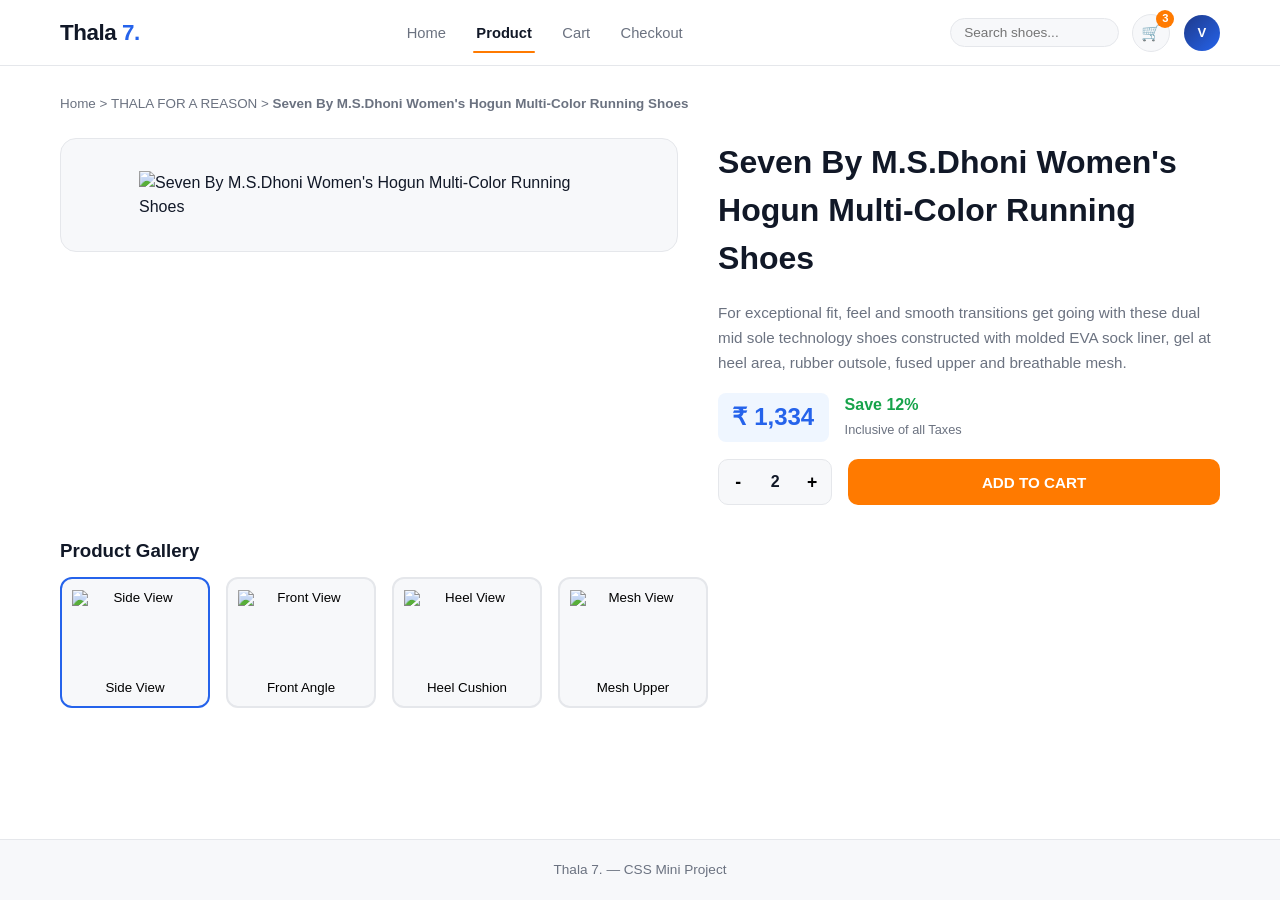
==== product.html @ 2f3c4529 "Add files via upload" ====
<!DOCTYPE html>
<html lang="en">
<head>
  <meta charset="UTF-8" />
  <meta name="viewport" content="width=device-width, initial-scale=1.0" />
  <title>Thala 7. | Product Display</title>
  <link rel="stylesheet" href="styles.css" />
</head>
<body>
  <header class="site-header">
    <div class="header-inner">
      <a class="brand-logo" href="index.html">Thala <span>7.</span></a>
      <nav class="nav-links" aria-label="Primary Navigation">
        <a class="nav-link " href="index.html">Home</a>
        <a class="nav-link active" href="product.html">Product</a>
        <a class="nav-link " href="cart.html">Cart</a>
        <a class="nav-link " href="checkout.html">Checkout</a>
      </nav>
      <div class="header-actions">
        <div class="search-box">
          <input type="text" placeholder="Search shoes..." aria-label="Search shoes" />
        </div>
        <a class="cart-icon-btn" href="cart.html" aria-label="Shopping Cart">
          <span>&#128722;</span>
          <span class="cart-badge" id="header-cart-badge">2</span>
        </a>
        <div class="avatar-circle" title="User">V</div>
      </div>
    </div>
  </header>
  <main>
    <div class="breadcrumb"><a href="index.html">Home</a> &gt; THALA FOR A REASON &gt; <strong>Seven By M.S.Dhoni Women's Hogun Multi-Color Running Shoes</strong></div>
    <div class="product-display-main">
      <div class="product-left-media">
        <img id="main-product-img" src="images/shoe-side.jpg" alt="Seven By M.S.Dhoni Women's Hogun Multi-Color Running Shoes" />
      </div>
      <div class="product-right-info">
        <h1>Seven By M.S.Dhoni Women's Hogun Multi-Color Running Shoes</h1>
        <p class="product-description">For exceptional fit, feel and smooth transitions get going with these dual mid sole technology shoes constructed with molded EVA sock liner, gel at heel area, rubber outsole, fused upper and breathable mesh.</p>
        <div class="price-sale-row">
          <span class="price-highlight">₹ 1,334</span>
          <div><span class="save-badge">Save 12%</span><span class="tax-note">Inclusive of all Taxes</span></div>
        </div>
        <div class="qty-cart-row">
          <div class="qty-select-box">
            <button type="button" onclick="changeProductQty(-1)">-</button>
            <span id="product-qty-val">2</span>
            <button type="button" onclick="changeProductQty(1)">+</button>
          </div>
          <button class="btn-primary add-to-cart-btn" type="button" onclick="addCurrentProductToCart()">ADD TO CART</button>
        </div>
      </div>
    </div>

    <h3>Product Gallery</h3>
    <div class="gallery-scroll-flex">
      <button type="button" class="gallery-thumb active" onclick="switchGalleryImage(this, 'images/shoe-side.jpg')"><img src="images/shoe-side.jpg" alt="Side View" /><span>Side View</span></button>
      <button type="button" class="gallery-thumb" onclick="switchGalleryImage(this, 'images/shoe-front.jpg')"><img src="images/shoe-front.jpg" alt="Front View" /><span>Front Angle</span></button>
      <button type="button" class="gallery-thumb" onclick="switchGalleryImage(this, 'images/shoe-side.jpg')"><img src="images/shoe-side.jpg" alt="Heel View" /><span>Heel Cushion</span></button>
      <button type="button" class="gallery-thumb" onclick="switchGalleryImage(this, 'images/shoe-front.jpg')"><img src="images/shoe-front.jpg" alt="Mesh View" /><span>Mesh Upper</span></button>
    </div>
  </main>
  <footer>Thala 7. &mdash; CSS Mini Project</footer>
  <script src="app.js"></script>
</body>
</html>
---- styles.css ----
/* Thala 7. CSS Mini Project Stylesheet */
:root {
  --bg: #ffffff;
  --surface: #f7f8fa;
  --surface-alt: #eef2f6;
  --border: #e5e7eb;
  --text: #111827;
  --muted: #6b7280;
  --primary: #2563eb;
  --primary-light: #eff6ff;
  --accent: #ff7a00;
  --accent-hover: #e56d00;
  --success: #16a34a;
  --danger: #ef4444;
  --radius: 12px;
  --shadow: 0 4px 20px rgba(17, 24, 39, 0.06);
}

* { box-sizing: border-box; margin: 0; padding: 0; }

body {
  font-family: 'Inter', -apple-system, BlinkMacSystemFont, sans-serif;
  background-color: var(--bg);
  color: var(--text);
  line-height: 1.5;
  min-height: 100vh;
  display: flex;
  flex-direction: column;
}

.site-header {
  position: sticky;
  top: 0;
  z-index: 50;
  background: rgba(255, 255, 255, 0.96);
  backdrop-filter: blur(8px);
  border-bottom: 1px solid var(--border);
}

.header-inner {
  max-width: 1200px;
  margin: 0 auto;
  padding: 0.85rem 1.25rem;
  display: flex;
  align-items: center;
  justify-content: space-between;
  gap: 1rem;
}

.brand-logo {
  font-size: 1.4rem;
  font-weight: 800;
  letter-spacing: -0.02em;
  color: var(--text);
  text-decoration: none;
}
.brand-logo span { color: var(--primary); }

.nav-links { display: flex; align-items: center; gap: 1.5rem; }

.nav-link {
  text-decoration: none;
  font-size: 0.92rem;
  font-weight: 500;
  color: var(--muted);
  padding: 0.35rem 0.2rem;
  position: relative;
}
.nav-link:hover, .nav-link.active { color: var(--text); font-weight: 600; }
.nav-link.active::after {
  content: '';
  position: absolute;
  left: 0; right: 0; bottom: -4px;
  height: 2px;
  background: var(--accent);
  border-radius: 2px;
}

.header-actions { display: flex; align-items: center; gap: 0.85rem; }

.search-box {
  display: flex;
  align-items: center;
  background: var(--surface);
  border: 1px solid var(--border);
  border-radius: 999px;
  padding: 0.4rem 0.85rem;
}
.search-box input {
  border: none; background: transparent; outline: none;
  font-size: 0.85rem; width: 140px; color: var(--text);
}

.cart-icon-btn {
  position: relative;
  background: var(--surface);
  border: 1px solid var(--border);
  border-radius: 999px;
  width: 38px; height: 38px;
  display: inline-flex; align-items: center; justify-content: center;
  text-decoration: none; color: var(--text);
}
.cart-badge {
  position: absolute; top: -5px; right: -5px;
  background: var(--accent); color: #fff;
  font-size: 0.7rem; font-weight: 700;
  min-width: 18px; height: 18px; border-radius: 999px;
  display: flex; align-items: center; justify-content: center;
}

.avatar-circle {
  width: 36px; height: 36px; border-radius: 50%;
  background: linear-gradient(135deg, #1e3a8a, #2563eb);
  color: #fff; font-size: 0.82rem; font-weight: 700;
  display: inline-flex; align-items: center; justify-content: center;
}

main {
  flex: 1;
  max-width: 1200px;
  width: 100%;
  margin: 0 auto;
  padding: 1.75rem 1.25rem 3.5rem;
}

/* Landing */
.hero-banner {
  background: linear-gradient(135deg, #0f172a 0%, #1e293b 55%, #1d4ed8 100%);
  color: #fff;
  border-radius: 20px;
  padding: 3rem 2.5rem;
  display: flex;
  align-items: center;
  justify-content: space-between;
  gap: 2.5rem;
  margin-bottom: 2.5rem;
}
.hero-copy { max-width: 520px; }
.hero-tag {
  display: inline-block;
  background: rgba(255, 122, 0, 0.2);
  color: #fdba74;
  border: 1px solid rgba(255, 122, 0, 0.4);
  font-size: 0.78rem; font-weight: 700; text-transform: uppercase;
  padding: 0.3rem 0.75rem; border-radius: 999px; margin-bottom: 1rem;
}
.hero-copy h1 { font-size: 2.4rem; font-weight: 800; line-height: 1.15; margin-bottom: 1rem; }
.hero-copy p { color: #cbd5e1; margin-bottom: 1.75rem; }
.hero-cta-group { display: flex; flex-wrap: wrap; gap: 0.85rem; }
.hero-image-wrap {
  flex: 1; max-width: 440px; background: #fff;
  border-radius: 16px; padding: 1.25rem;
}
.hero-image-wrap img { width: 100%; height: auto; display: block; border-radius: 10px; }

.btn-primary {
  background: var(--accent); color: #fff; border: none; border-radius: 10px;
  padding: 0.8rem 1.5rem; font-size: 0.95rem; font-weight: 700;
  cursor: pointer; text-decoration: none; display: inline-flex;
  align-items: center; justify-content: center;
}
.btn-primary:hover { background: var(--accent-hover); }

.btn-outline-light {
  background: rgba(255, 255, 255, 0.1); color: #fff;
  border: 1px solid rgba(255, 255, 255, 0.25); border-radius: 10px;
  padding: 0.8rem 1.35rem; font-size: 0.95rem; font-weight: 600; text-decoration: none;
}

.products-grid {
  display: grid;
  grid-template-columns: repeat(auto-fit, minmax(260px, 1fr));
  gap: 1.5rem;
  margin-top: 1.25rem;
}
.product-card {
  background: #fff; border: 1px solid var(--border);
  border-radius: 14px; padding: 1.15rem;
  display: flex; flex-direction: column; gap: 0.85rem;
}
.product-card-img {
  background: var(--surface); border-radius: 10px; padding: 0.75rem;
  aspect-ratio: 4 / 3; display: flex; align-items: center; justify-content: center;
}
.product-card-img img { width: 100%; height: 100%; object-fit: contain; }
.product-card-meta { display: flex; align-items: center; justify-content: space-between; margin-top: auto; }
.price-pill {
  background: var(--primary-light); color: var(--primary);
  font-weight: 700; padding: 0.25rem 0.65rem; border-radius: 6px;
}
.save-text { color: var(--success); font-weight: 600; font-size: 0.85rem; }

/* Product Display */
.breadcrumb { font-size: 0.84rem; color: var(--muted); margin-bottom: 1.5rem; }
.breadcrumb a { color: var(--muted); text-decoration: none; }
.product-display-main { display: flex; gap: 2.5rem; align-items: flex-start; margin-bottom: 2rem; }
.product-left-media {
  flex: 1.1; background: var(--surface); border: 1px solid var(--border);
  border-radius: 16px; padding: 2rem; display: flex; align-items: center; justify-content: center;
}
.product-left-media img { width: 100%; max-width: 460px; height: auto; object-fit: contain; }
.product-right-info { flex: 1; display: flex; flex-direction: column; gap: 1.1rem; }
.product-description { color: var(--muted); font-size: 0.95rem; line-height: 1.65; }
.price-sale-row { display: flex; align-items: center; gap: 1rem; }
.price-highlight {
  background: var(--primary-light); color: var(--primary);
  font-size: 1.5rem; font-weight: 800; padding: 0.4rem 0.9rem; border-radius: 8px;
}
.save-badge { color: var(--success); font-weight: 700; display: block; }
.tax-note { color: var(--muted); font-size: 0.8rem; }
.qty-cart-row { display: flex; align-items: center; gap: 1rem; flex-wrap: wrap; }
.qty-select-box {
  display: inline-flex; align-items: center;
  border: 1px solid var(--border); border-radius: 10px; background: var(--surface);
}
.qty-select-box button {
  width: 38px; height: 44px; border: none; background: transparent;
  font-size: 1.1rem; font-weight: 600; cursor: pointer;
}
.qty-select-box span { min-width: 36px; text-align: center; font-weight: 700; }
.add-to-cart-btn { flex: 1; min-width: 200px; height: 46px; }

.gallery-scroll-flex { display: flex; gap: 1rem; overflow-x: auto; padding-bottom: 0.5rem; margin-top: 0.75rem; }
.gallery-thumb {
  flex: 0 0 150px; background: var(--surface); border: 2px solid var(--border);
  border-radius: 12px; padding: 0.65rem; cursor: pointer;
  display: flex; flex-direction: column; align-items: center; gap: 0.35rem;
}
.gallery-thumb.active, .gallery-thumb:hover { border-color: var(--primary); }
.gallery-thumb img { width: 100%; height: 85px; object-fit: contain; }

/* Cart & Checkout */
.split-layout { display: flex; gap: 2rem; align-items: flex-start; }
.left-container { flex: 1.65; min-width: 0; }
.right-container { flex: 1; min-width: 300px; }
.page-heading { font-size: 1.75rem; font-weight: 800; margin-bottom: 1.25rem; }

.cart-table-wrap { border: 1px solid var(--border); border-radius: var(--radius); overflow-x: auto; }
.cart-table { width: 100%; border-collapse: collapse; text-align: left; }
.cart-table th { font-size: 0.82rem; color: var(--muted); padding: 0.9rem 1rem; background: var(--surface); border-bottom: 1px solid var(--border); }
.cart-table td { padding: 1rem; border-bottom: 1px solid var(--border); vertical-align: middle; }
.cart-item-info { display: flex; align-items: center; gap: 0.85rem; }
.cart-item-info img { width: 56px; height: 44px; object-fit: contain; background: var(--surface); border-radius: 8px; padding: 4px; }
.remove-btn { background: none; border: none; color: var(--danger); font-size: 1.2rem; font-weight: 700; cursor: pointer; }
.continue-link { display: inline-block; margin-top: 1.25rem; color: var(--text); font-weight: 600; text-decoration: none; }

.summary-card { background: #fff; border: 1px solid var(--border); border-radius: 16px; padding: 1.5rem; box-shadow: var(--shadow); }
.coupon-row { display: flex; gap: 0.5rem; margin: 0.5rem 0; }
.coupon-row input { flex: 1; border: 1px solid var(--border); border-radius: 8px; padding: 0.6rem 0.8rem; }
.btn-blue { background: var(--primary); color: #fff; border: none; border-radius: 8px; padding: 0.6rem 1rem; font-weight: 600; cursor: pointer; }
.summary-lines { border-top: 1px solid var(--border); padding-top: 1rem; display: flex; flex-direction: column; gap: 0.65rem; margin: 1rem 0 1.25rem; }
.summary-line { display: flex; justify-content: space-between; font-size: 0.92rem; color: var(--muted); }
.summary-line.total { border-top: 1px solid var(--border); padding-top: 0.75rem; font-size: 1.1rem; font-weight: 800; color: var(--text); }
.pay-now-full { width: 100%; }
.trust-badges { display: flex; justify-content: center; gap: 0.75rem; margin-top: 1rem; font-size: 0.78rem; color: var(--muted); }
.badge-chip { background: var(--surface); border: 1px solid var(--border); padding: 0.25rem 0.6rem; border-radius: 6px; }

.checkout-card { background: #fff; border: 1px solid var(--border); border-radius: 16px; padding: 1.5rem; margin-bottom: 1.25rem; }
.form-group { margin-bottom: 1rem; }
.form-group label { display: block; font-size: 0.84rem; font-weight: 600; margin-bottom: 0.4rem; }
.form-group input, .form-group select { width: 100%; padding: 0.7rem 0.85rem; border: 1px solid var(--border); border-radius: 8px; background: var(--surface); }
.form-row-2 { display: grid; grid-template-columns: 1fr 1fr; gap: 1rem; }
.payment-tabs { display: flex; gap: 0.65rem; margin-bottom: 1.25rem; }
.payment-tab { flex: 1; padding: 0.7rem; border: 1px solid var(--border); border-radius: 10px; background: var(--surface); font-weight: 600; cursor: pointer; }
.payment-tab.active { border-color: var(--primary); background: var(--primary-light); color: var(--primary); }

footer { border-top: 1px solid var(--border); background: var(--surface); padding: 1.25rem; text-align: center; font-size: 0.85rem; color: var(--muted); }

@media (max-width: 860px) {
  .hero-banner, .product-display-main, .split-layout { flex-direction: column; }
  .right-container { width: 100%; }
  .search-box { display: none; }
}
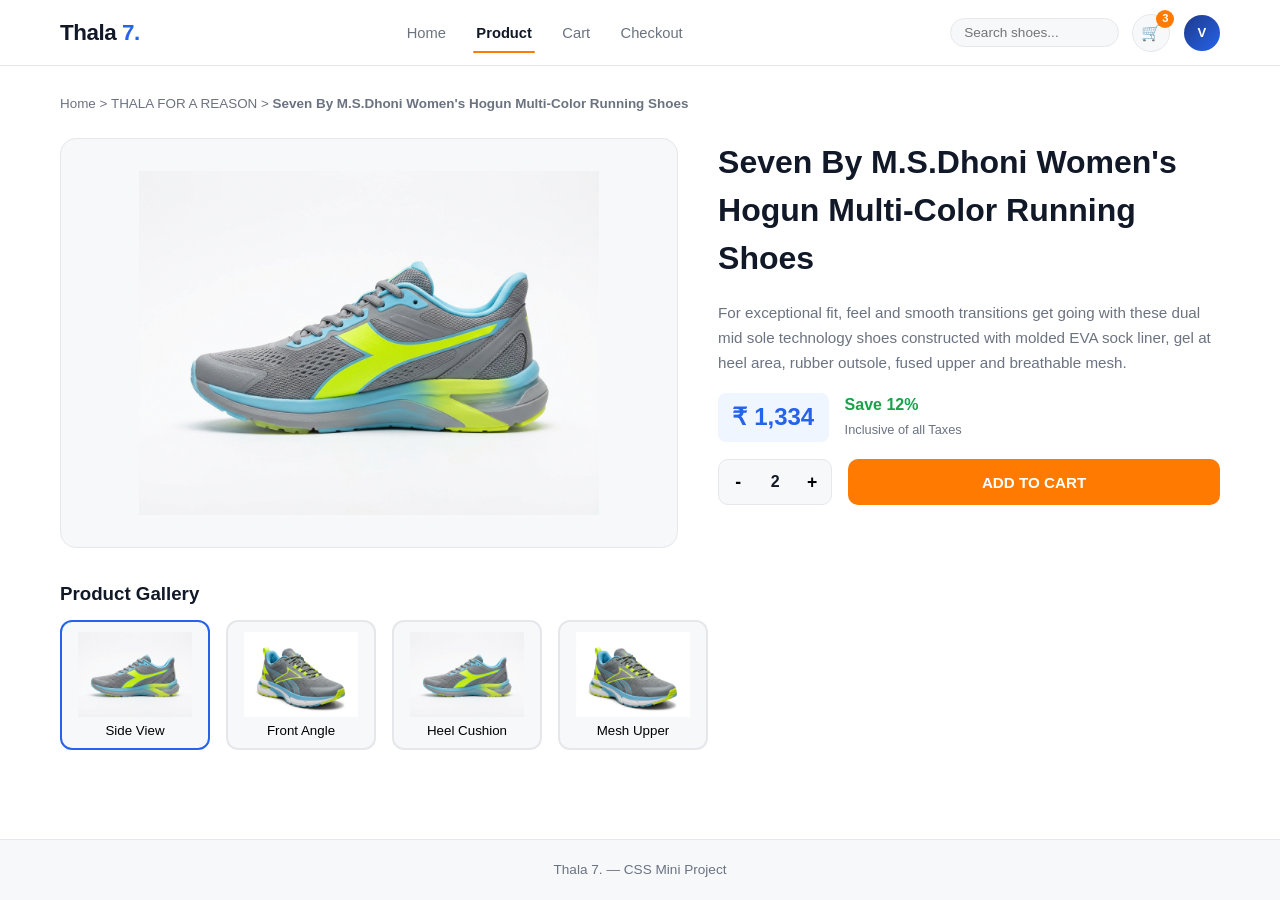
==== commit 61eae5f9: "Add files via upload" ====
--- a/product.html
+++ b/product.html
@@ -32,7 +32,7 @@
     <div class="breadcrumb"><a href="index.html">Home</a> &gt; THALA FOR A REASON &gt; <strong>Seven By M.S.Dhoni Women's Hogun Multi-Color Running Shoes</strong></div>
     <div class="product-display-main">
       <div class="product-left-media">
-        <img id="main-product-img" src="images/shoe-side.jpg" alt="Seven By M.S.Dhoni Women's Hogun Multi-Color Running Shoes" />
+        <img id="main-product-img" src="shoe-side.jpg" alt="Seven By M.S.Dhoni Women's Hogun Multi-Color Running Shoes" />
       </div>
       <div class="product-right-info">
         <h1>Seven By M.S.Dhoni Women's Hogun Multi-Color Running Shoes</h1>
@@ -54,10 +54,10 @@
 
     <h3>Product Gallery</h3>
     <div class="gallery-scroll-flex">
-      <button type="button" class="gallery-thumb active" onclick="switchGalleryImage(this, 'images/shoe-side.jpg')"><img src="images/shoe-side.jpg" alt="Side View" /><span>Side View</span></button>
-      <button type="button" class="gallery-thumb" onclick="switchGalleryImage(this, 'images/shoe-front.jpg')"><img src="images/shoe-front.jpg" alt="Front View" /><span>Front Angle</span></button>
-      <button type="button" class="gallery-thumb" onclick="switchGalleryImage(this, 'images/shoe-side.jpg')"><img src="images/shoe-side.jpg" alt="Heel View" /><span>Heel Cushion</span></button>
-      <button type="button" class="gallery-thumb" onclick="switchGalleryImage(this, 'images/shoe-front.jpg')"><img src="images/shoe-front.jpg" alt="Mesh View" /><span>Mesh Upper</span></button>
+      <button type="button" class="gallery-thumb active" onclick="switchGalleryImage(this, 'shoe-side.jpg')"><img src="shoe-side.jpg" alt="Side View" /><span>Side View</span></button>
+      <button type="button" class="gallery-thumb" onclick="switchGalleryImage(this, 'shoe-front.jpg')"><img src="shoe-front.jpg" alt="Front View" /><span>Front Angle</span></button>
+      <button type="button" class="gallery-thumb" onclick="switchGalleryImage(this, 'shoe-side.jpg')"><img src="shoe-side.jpg" alt="Heel View" /><span>Heel Cushion</span></button>
+      <button type="button" class="gallery-thumb" onclick="switchGalleryImage(this, 'shoe-front.jpg')"><img src="shoe-front.jpg" alt="Mesh View" /><span>Mesh Upper</span></button>
     </div>
   </main>
   <footer>Thala 7. &mdash; CSS Mini Project</footer>
